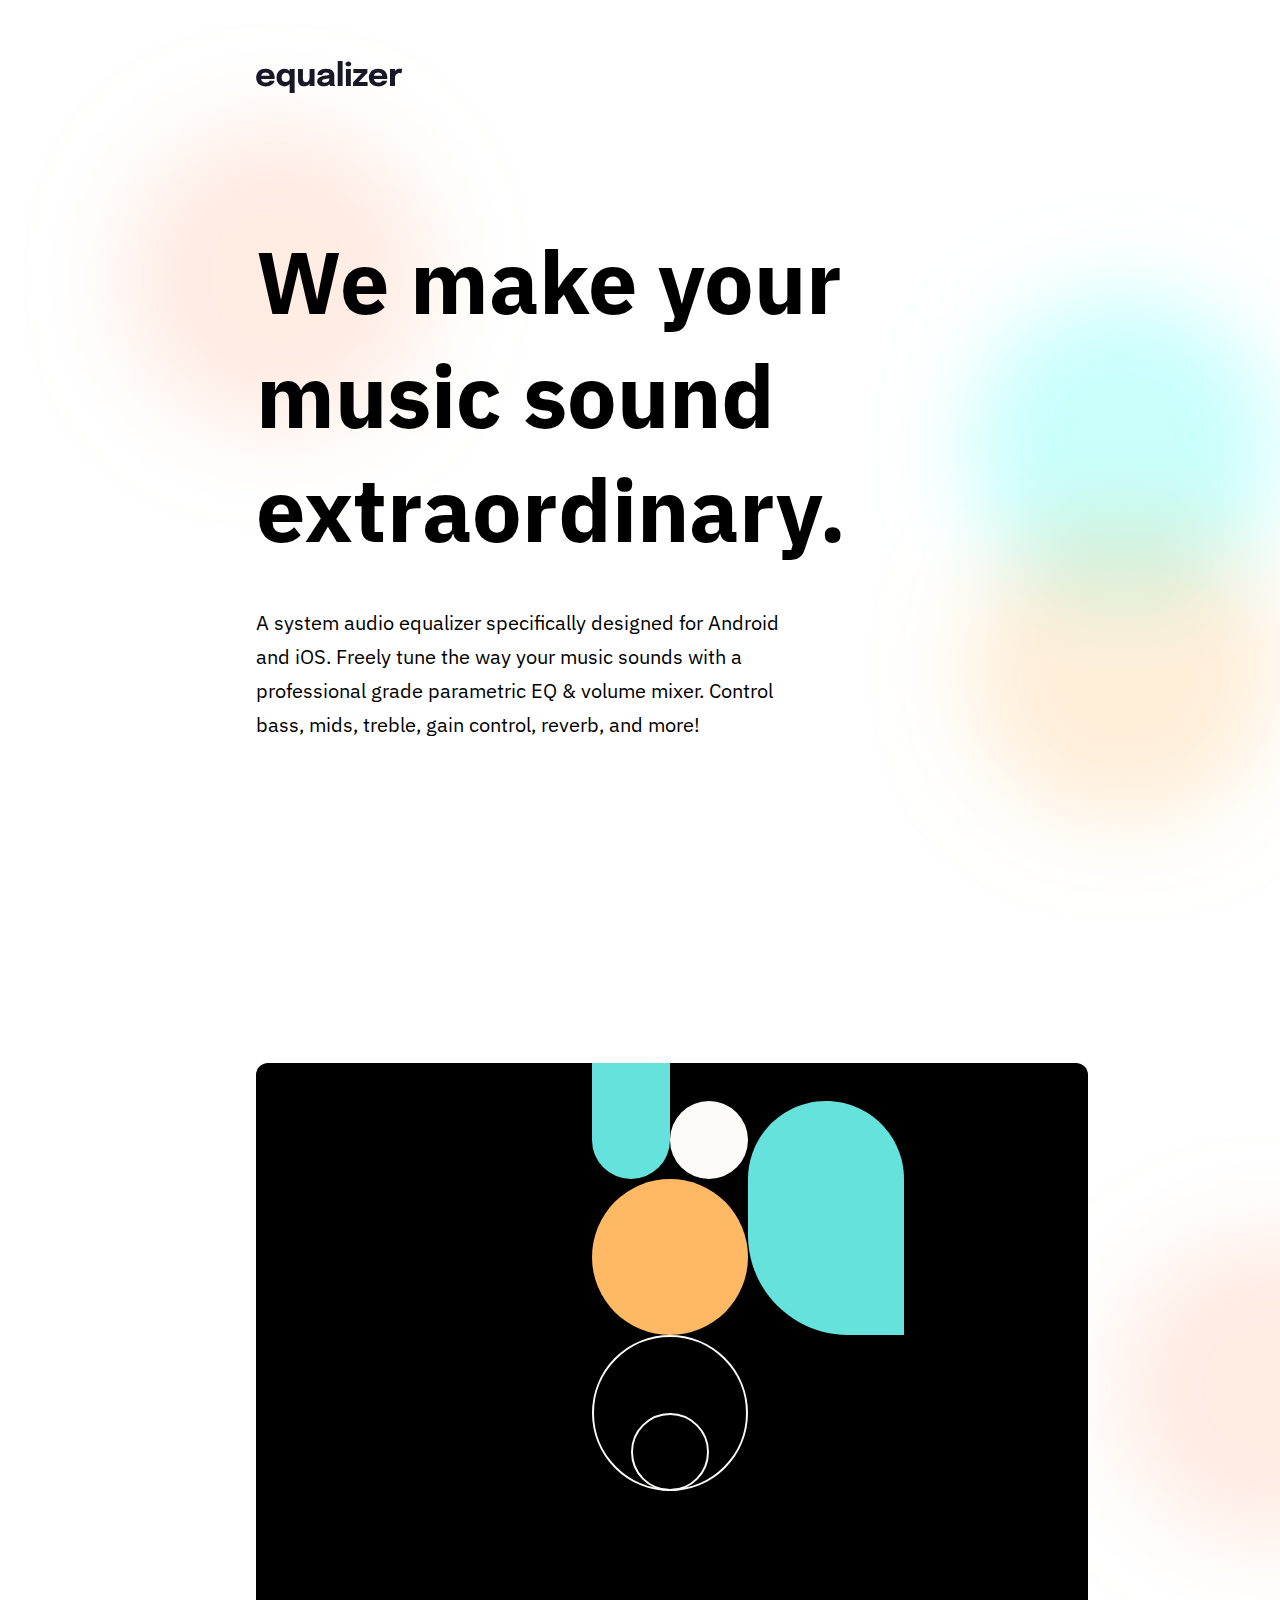
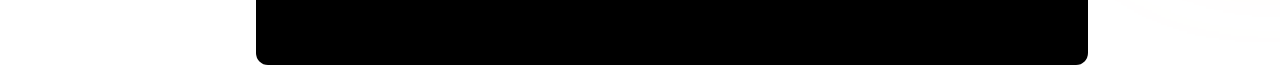
==== index.html @ bdd988a3 "rearranging files for a successful deployment" ====
<!DOCTYPE html>
<html lang="en">
  <head>
    <meta charset="UTF-8" />
    <meta name="viewport" content="width=device-width, initial-scale=1.0" />

    <link
      rel="icon"
      type="image/png"
      sizes="32x32"
      href="./assets/favicon-32x32.png"
    />

    <style>
      * {
        margin: 0;
        padding: 0;
        box-sizing: border-box;
      }
    </style>
    <link rel="stylesheet" href="styles.css" />

    <title>Equalizer landing page| MB</title>
  </head>
  <body>
    <div class="container">
      <img src="./assets/logo.svg" class="logo" alt="" aria-hidden="true" />
      <h1>We make your music sound extraordinary.</h1>
      <p>
        A system audio equalizer specifically designed for Android and iOS.
        Freely tune the way your music sounds with a professional grade
        parametric EQ & volume mixer. Control bass, mids, treble, gain control,
        reverb, and more!
      </p>
      <div class="black-background">
        <img
          src="./assets/bg-pattern-2.svg"
          class="pattern-2"
          alt=""
          aria-hidden="true"
        />
      </div>
    </div>
  </body>
</html>
---- styles.css ----
@import url("https://fonts.googleapis.com/css2?family=IBM+Plex+Sans:wght@400;700&display=swap");
:root {
  --font: "IBM Plex Sans", sans-serif;
}

body {
  background-image: url("./assets/bg-main-desktop.png");
  background-repeat: no-repeat;
  background-position: 0% 60%;
  background-size: cover;
  min-height: 100vh;
  font-family: var(--font);
}

.container {
  position: relative;
  width: 65%;
  left: 20%;
}

.logo {
  margin-top: 60px;
}

h1 {
  font-weight: 700;
  font-size: 88px;
  margin-top: 127px;
  margin-bottom: 40px;
  margin-right: 50px;
}

.container p {
  font-weight: 400;
  line-height: 34px;
  margin-right: 300px;
  font-size: 20px;
  margin-bottom: 321px;
}

.black-background {
  background-color: black;
  border-radius: 12px;
  overflow: hidden;
  padding-bottom: 130px;
}

.black-background .pattern-2 {
  position: relative;
  bottom: 40px;
  margin-left: 336px;

  height: 468px;
  width: 312px;
}
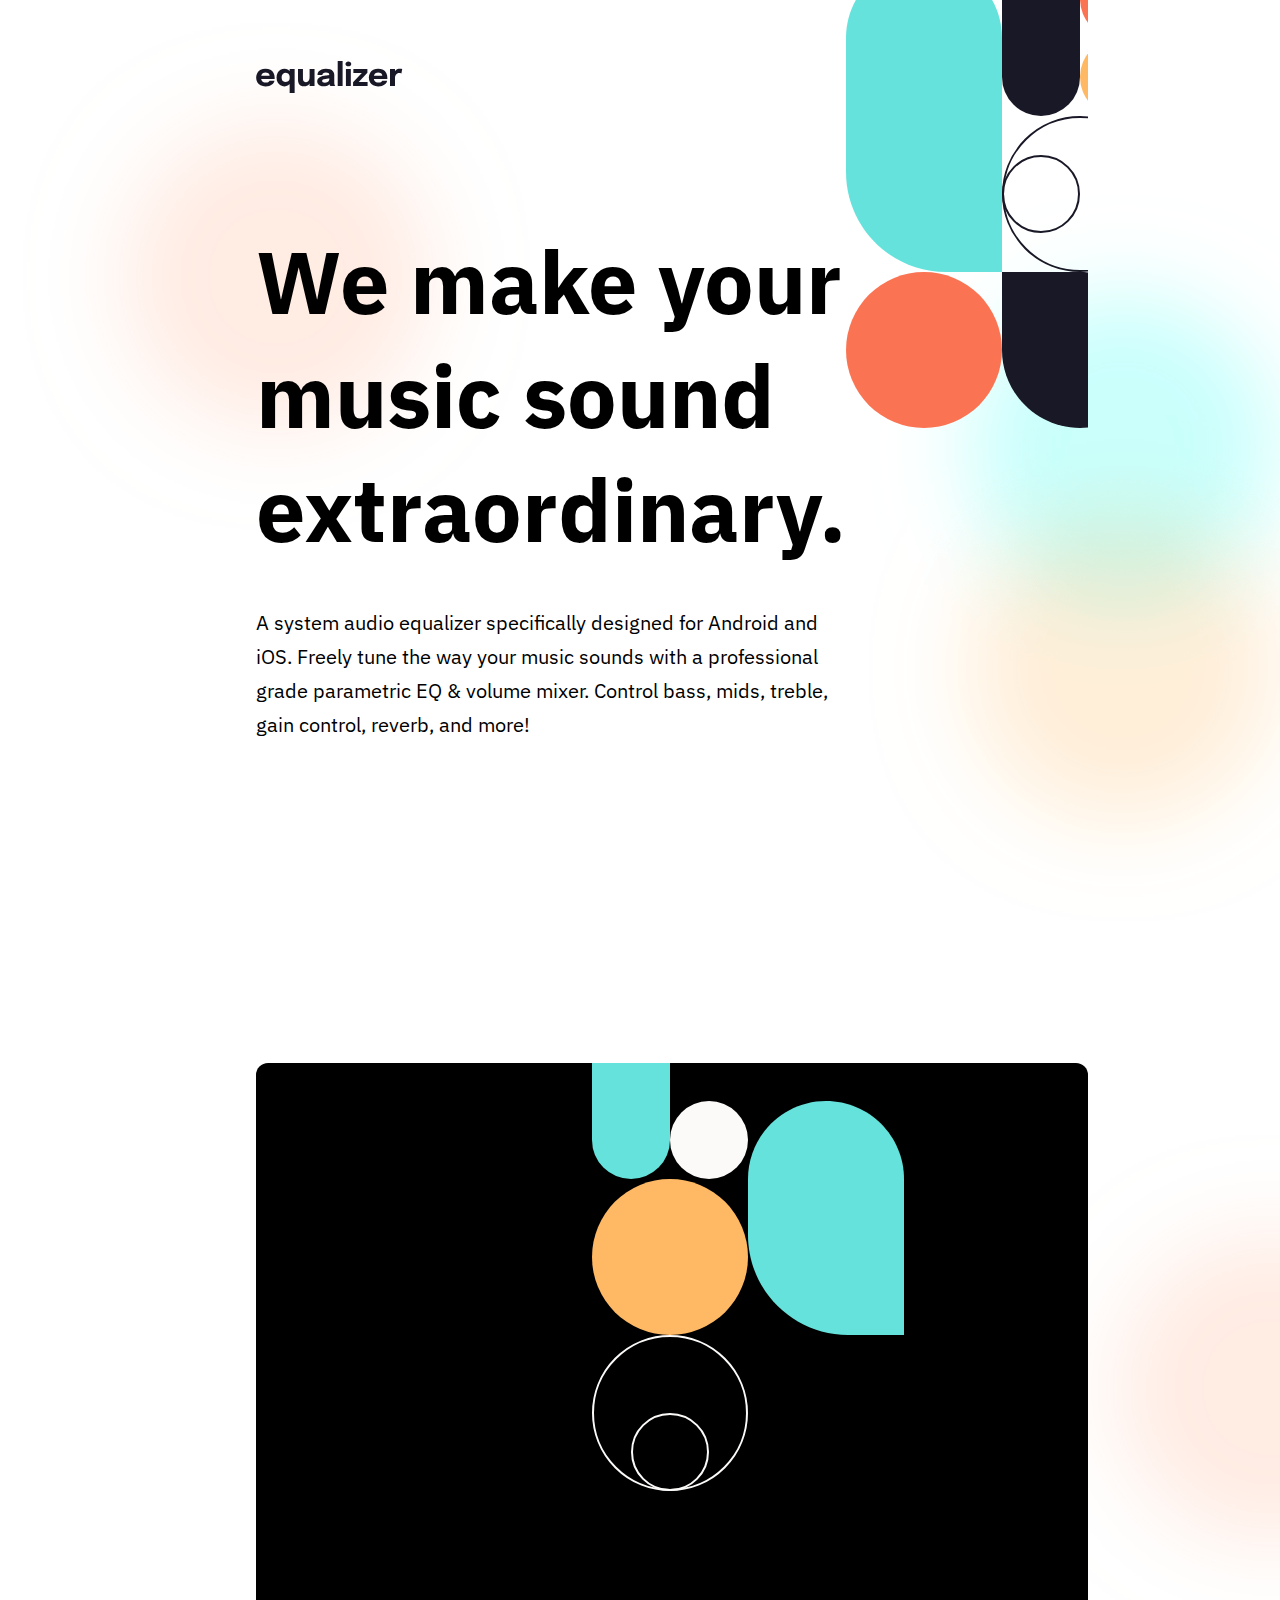
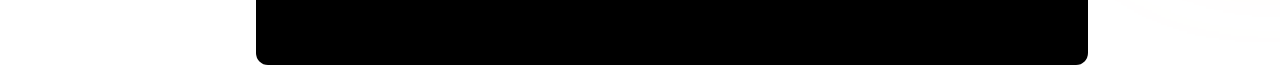
==== commit c9c9c7fa: "adding pattern 1" ====
--- a/index.html
+++ b/index.html
@@ -24,22 +24,35 @@
   </head>
   <body>
     <div class="container">
-      <img src="./assets/logo.svg" class="logo" alt="" aria-hidden="true" />
-      <h1>We make your music sound extraordinary.</h1>
-      <p>
-        A system audio equalizer specifically designed for Android and iOS.
-        Freely tune the way your music sounds with a professional grade
-        parametric EQ & volume mixer. Control bass, mids, treble, gain control,
-        reverb, and more!
-      </p>
-      <div class="black-background">
+      <div class="part1">
+        <div class="introtext">
+          <img src="./assets/logo.svg" class="logo" alt="" aria-hidden="true" />
+
+          <h1>We make your music sound extraordinary.</h1>
+          <p>
+            A system audio equalizer specifically designed for Android and iOS.
+            Freely tune the way your music sounds with a professional grade
+            parametric EQ & volume mixer. Control bass, mids, treble, gain
+            control, reverb, and more!
+          </p>
+        </div>
         <img
-          src="./assets/bg-pattern-2.svg"
-          class="pattern-2"
+          src="./assets/bg-pattern-1.svg"
+          class="pattern-1"
           alt=""
           aria-hidden="true"
         />
       </div>
+      <div class="part2">
+        <div class="black-background">
+          <img
+            src="./assets/bg-pattern-2.svg"
+            class="pattern-2"
+            alt=""
+            aria-hidden="true"
+          />
+        </div>
+      </div>
     </div>
   </body>
 </html>
--- a/styles.css
+++ b/styles.css
@@ -27,17 +27,26 @@
   font-size: 88px;
   margin-top: 127px;
   margin-bottom: 40px;
-  margin-right: 50px;
+  /* margin-right: 50px; */
 }
 
 .container p {
   font-weight: 400;
   line-height: 34px;
-  margin-right: 300px;
+  /* margin-right: 300px; */
   font-size: 20px;
   margin-bottom: 321px;
 }
 
+.part1 {
+  display: flex;
+  overflow: hidden;
+}
+.part1 .pattern-1 {
+  height: 50%;
+  position: relative;
+  bottom: 40px;
+}
 .black-background {
   background-color: black;
   border-radius: 12px;
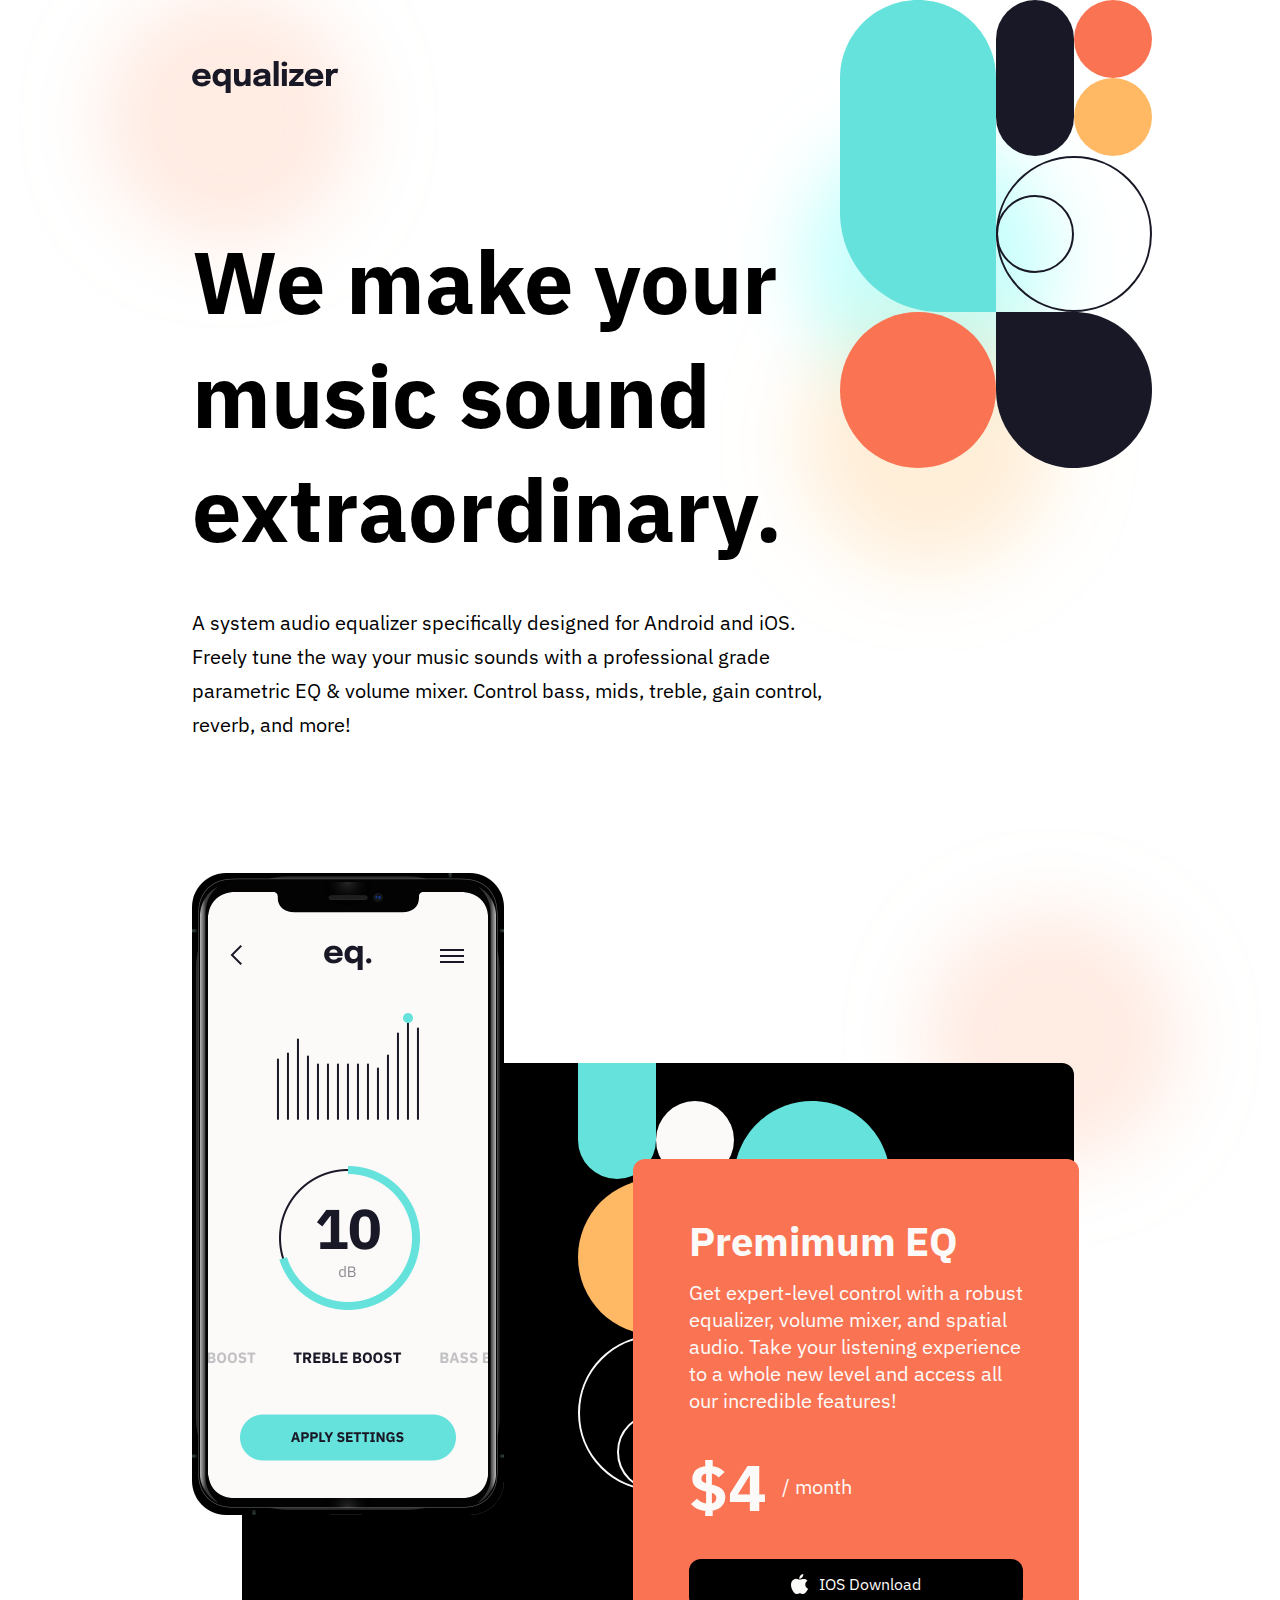
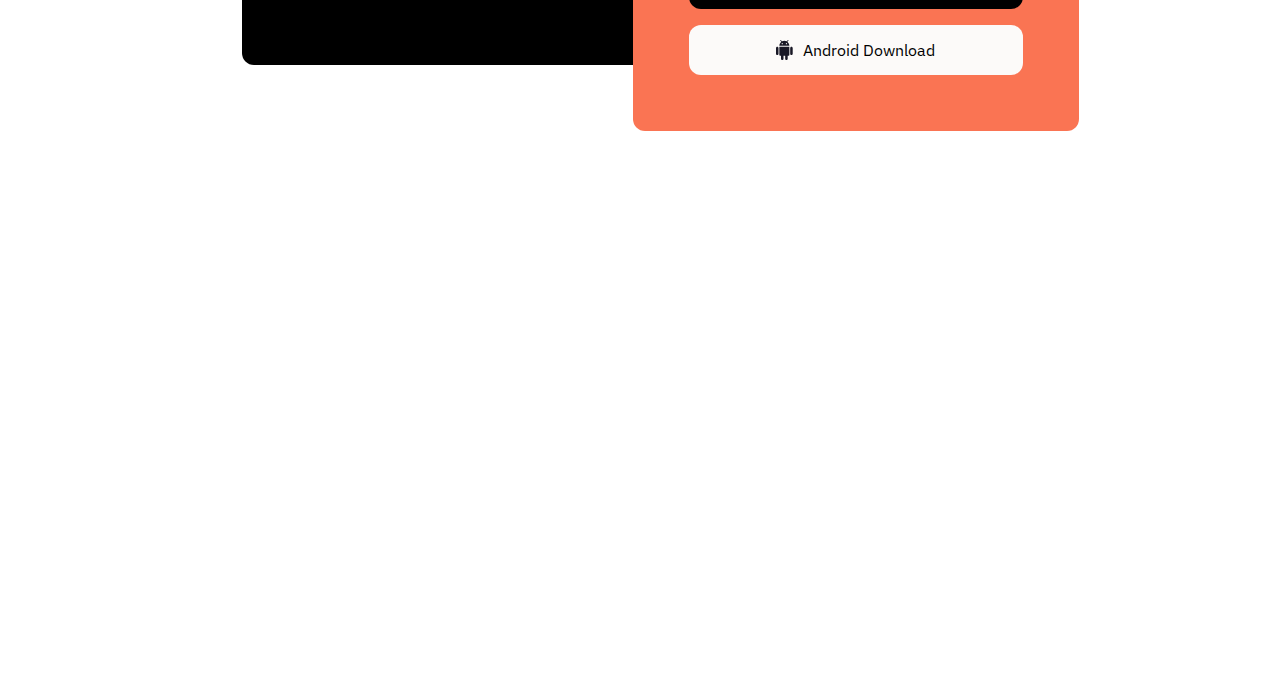
==== commit dd3df69f: "Styling of part two" ====
--- a/index.html
+++ b/index.html
@@ -23,34 +23,61 @@
     <title>Equalizer landing page| MB</title>
   </head>
   <body>
-    <div class="container">
-      <div class="part1">
-        <div class="introtext">
-          <img src="./assets/logo.svg" class="logo" alt="" aria-hidden="true" />
+    <div class="container part1">
+      <div class="introtext">
+        <img src="./assets/logo.svg" class="logo" alt="" aria-hidden="true" />
 
-          <h1>We make your music sound extraordinary.</h1>
-          <p>
-            A system audio equalizer specifically designed for Android and iOS.
-            Freely tune the way your music sounds with a professional grade
-            parametric EQ & volume mixer. Control bass, mids, treble, gain
-            control, reverb, and more!
-          </p>
-        </div>
+        <h1>We make your music sound extraordinary.</h1>
+        <p>
+          A system audio equalizer specifically designed for Android and iOS.
+          Freely tune the way your music sounds with a professional grade
+          parametric EQ & volume mixer. Control bass, mids, treble, gain
+          control, reverb, and more!
+        </p>
+      </div>
+
+      <img
+        src="./assets/bg-pattern-1.svg"
+        class="pattern-1"
+        alt=""
+        aria-hidden="true"
+      />
+    </div>
+
+    <div class="container part2">
+      <div class="black-background">
         <img
-          src="./assets/bg-pattern-1.svg"
-          class="pattern-1"
+          src="./assets/bg-pattern-2.svg"
+          class="pattern-2"
           alt=""
           aria-hidden="true"
         />
       </div>
-      <div class="part2">
-        <div class="black-background">
-          <img
-            src="./assets/bg-pattern-2.svg"
-            class="pattern-2"
-            alt=""
-            aria-hidden="true"
-          />
+      <img
+        src="./assets/illustration-app.png"
+        class="screenshot"
+        alt="a
+        screenshot of the functional application"
+      />
+      <div class="card">
+        <h3>Premimum EQ</h3>
+        <p>
+          Get expert-level control with a robust equalizer, volume mixer, and
+          spatial audio. Take your listening experience to a whole new level and
+          access all our incredible features!
+        </p>
+        <div class="price">
+          <h2>$4</h2>
+          <p>/ month</p>
+        </div>
+        <div class="buttons">
+          <a href="#" class="ios">
+            <img src="./assets/icon-apple.svg" /> IOS Download</a
+          >
+
+          <a href="#" class="android">
+            <img src="./assets/icon-android.svg" /> Android Download</a
+          >
         </div>
       </div>
     </div>
--- a/styles.css
+++ b/styles.css
@@ -6,7 +6,7 @@
 body {
   background-image: url("./assets/bg-main-desktop.png");
   background-repeat: no-repeat;
-  background-position: 0% 60%;
+  background-position: 0% 35%;
   background-size: cover;
   min-height: 100vh;
   font-family: var(--font);
@@ -14,10 +14,14 @@
 
 .container {
   position: relative;
-  width: 65%;
-  left: 20%;
+  width: 75%;
+  left: 15%;
 }
 
+.part1 {
+  display: flex;
+  overflow: hidden;
+}
 .logo {
   margin-top: 60px;
 }
@@ -30,7 +34,7 @@
   /* margin-right: 50px; */
 }
 
-.container p {
+.part1 p {
   font-weight: 400;
   line-height: 34px;
   /* margin-right: 300px; */
@@ -38,22 +42,31 @@
   margin-bottom: 321px;
 }
 
-.part1 {
-  display: flex;
-  overflow: hidden;
-}
 .part1 .pattern-1 {
   height: 50%;
-  position: relative;
   bottom: 40px;
 }
+.part2 {
+  position: absolute;
+  overflow: visible;
+  width: 65%;
+}
 .black-background {
+  position: absolute;
   background-color: black;
   border-radius: 12px;
   overflow: hidden;
   padding-bottom: 130px;
+  width: 100%;
+  margin-left: 50px;
 }
 
+.screenshot {
+  position: relative;
+  max-width: 312px;
+  max-height: 642px;
+  bottom: 190px;
+}
 .black-background .pattern-2 {
   position: relative;
   bottom: 40px;
@@ -62,3 +75,64 @@
   height: 468px;
   width: 312px;
 }
+
+.card {
+  position: relative;
+  max-width: 446px;
+  background-color: #fa7453;
+  color: #fcfaf9;
+  padding: 56px;
+  border-radius: 12px;
+  left: 53%;
+  bottom: 550px;
+}
+
+.card h3 {
+  font-weight: bold;
+  font-style: normal;
+  font-size: 40px;
+  margin-bottom: 12px;
+}
+
+.card p {
+  font-weight: normal;
+  font-size: 20px;
+  margin-top: 10px;
+  margin-bottom: 10px;
+}
+.price {
+  display: flex;
+  align-items: center;
+  margin-bottom: 30px;
+  margin-top: 30px;
+}
+
+.price h2 {
+  display: inline;
+  font-size: 65px;
+  margin-right: 15px;
+}
+.card .buttons {
+  align-items: center;
+}
+.card a {
+  display: flex;
+  align-items: center;
+  justify-content: center;
+  border-radius: 12px;
+  padding: 15px 50px;
+  text-decoration: none;
+  margin-top: 16px;
+}
+.card img {
+  margin-right: 10px;
+}
+.card .ios {
+  color: #fcfaf9;
+  background-color: black;
+}
+
+.card .android {
+  color: black;
+  background-color: #fcfaf9;
+}
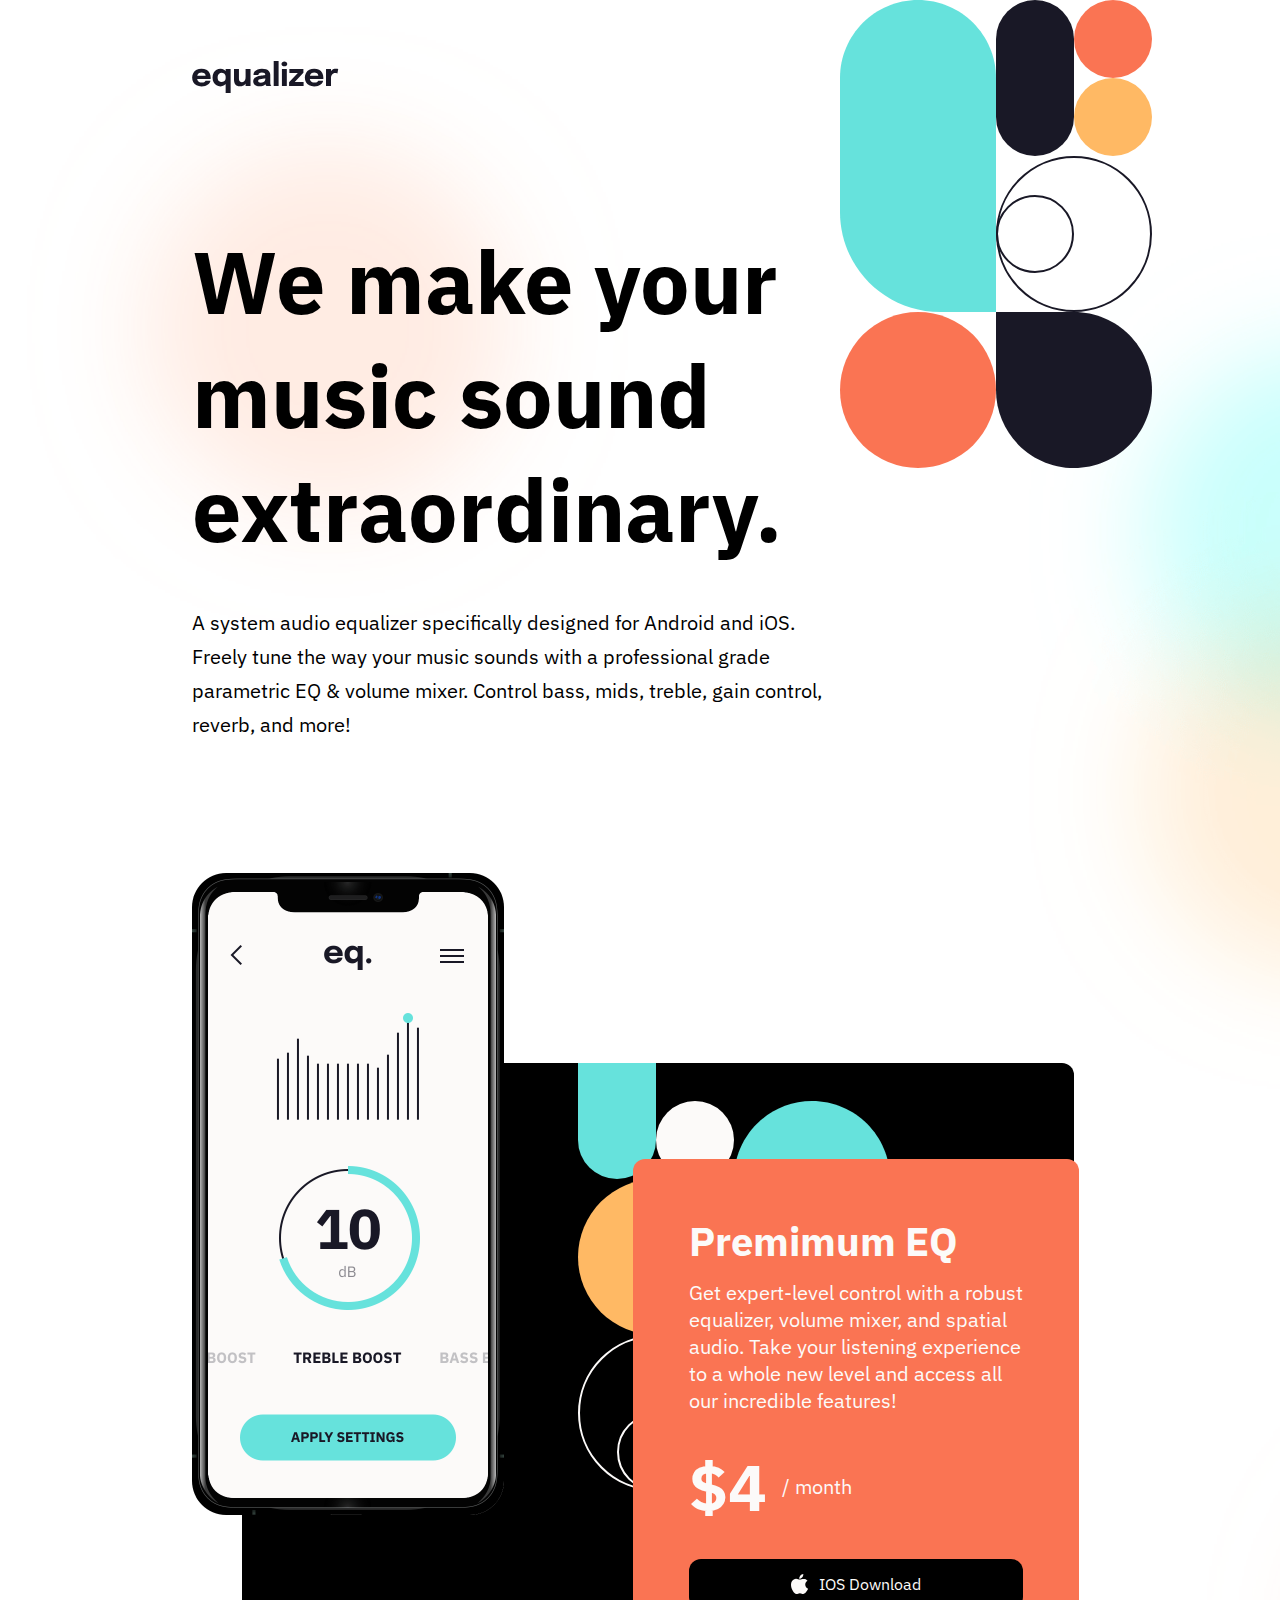
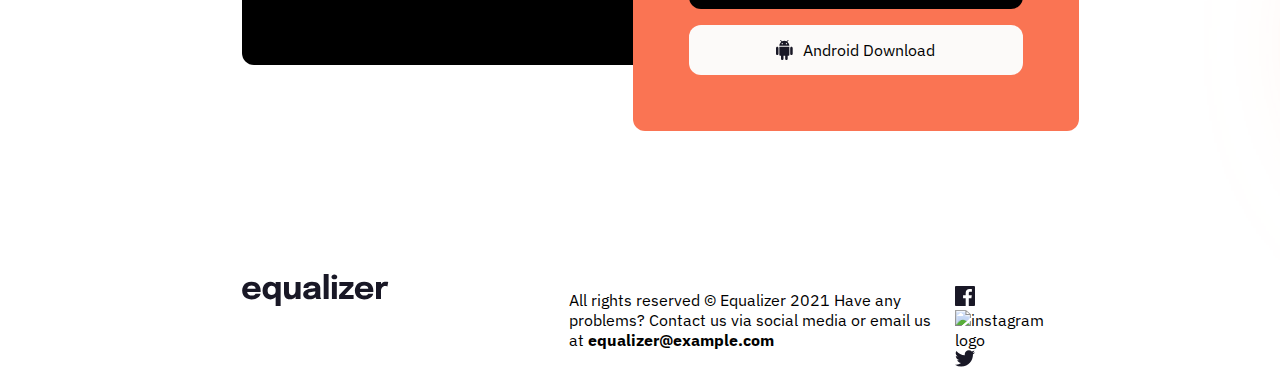
==== commit 9901a8a7: "adding part three" ====
--- a/index.html
+++ b/index.html
@@ -81,5 +81,32 @@
         </div>
       </div>
     </div>
+
+    <div class="container part3">
+      <div class="text">
+        <img src="./assets/logo.svg" class="logo" alt="" aria-hidden="true" />
+        <p>
+          All rights reserved © Equalizer 2021 Have any problems? Contact us via
+          social media or email us at
+          <a href="mailto:">equalizer@example.com</a>
+        </p>
+      </div>
+      <div class="contact">
+        <img
+          src="./assets/icon-facebook.svg"
+          class="social_logo"
+          alt="facebook logo"
+        />
+        <img
+          class="social_logo"
+          alt="instagram logo"
+        />
+        <img
+          src="./assets/icon-twitter.svg"
+          class="social_logo"
+          alt="twitter logo"
+        />
+      </div>
+    </div>
   </body>
 </html>
--- a/styles.css
+++ b/styles.css
@@ -6,7 +6,7 @@
 body {
   background-image: url("./assets/bg-main-desktop.png");
   background-repeat: no-repeat;
-  background-position: 0% 35%;
+  background-position: 0% 60%;
   background-size: cover;
   min-height: 100vh;
   font-family: var(--font);
@@ -14,13 +14,14 @@
 
 .container {
   position: relative;
-  width: 75%;
+
   left: 15%;
 }
 
 .part1 {
   display: flex;
   overflow: hidden;
+  width: 75%;
 }
 .logo {
   margin-top: 60px;
@@ -47,9 +48,9 @@
   bottom: 40px;
 }
 .part2 {
-  position: absolute;
   overflow: visible;
   width: 65%;
+  height: 750px;
 }
 .black-background {
   position: absolute;
@@ -136,3 +137,31 @@
   color: black;
   background-color: #fcfaf9;
 }
+
+.part3 {
+  display: flex;
+  width: 65%;
+  justify-content: space-between;
+  align-items: baseline;
+  margin-left: 50px;
+  margin-right: 50px;
+}
+.part3 .text {
+  display: flex;
+  justify-content: left;
+  align-items: baseline;
+}
+.part3 p {
+  width: 366px;
+  margin-left: 180px;
+}
+
+.part3 a {
+  text-decoration: none;
+  color: black;
+  font-weight: bold;
+}
+
+.part3 .social_logo {
+  margin-left: 20px;
+}
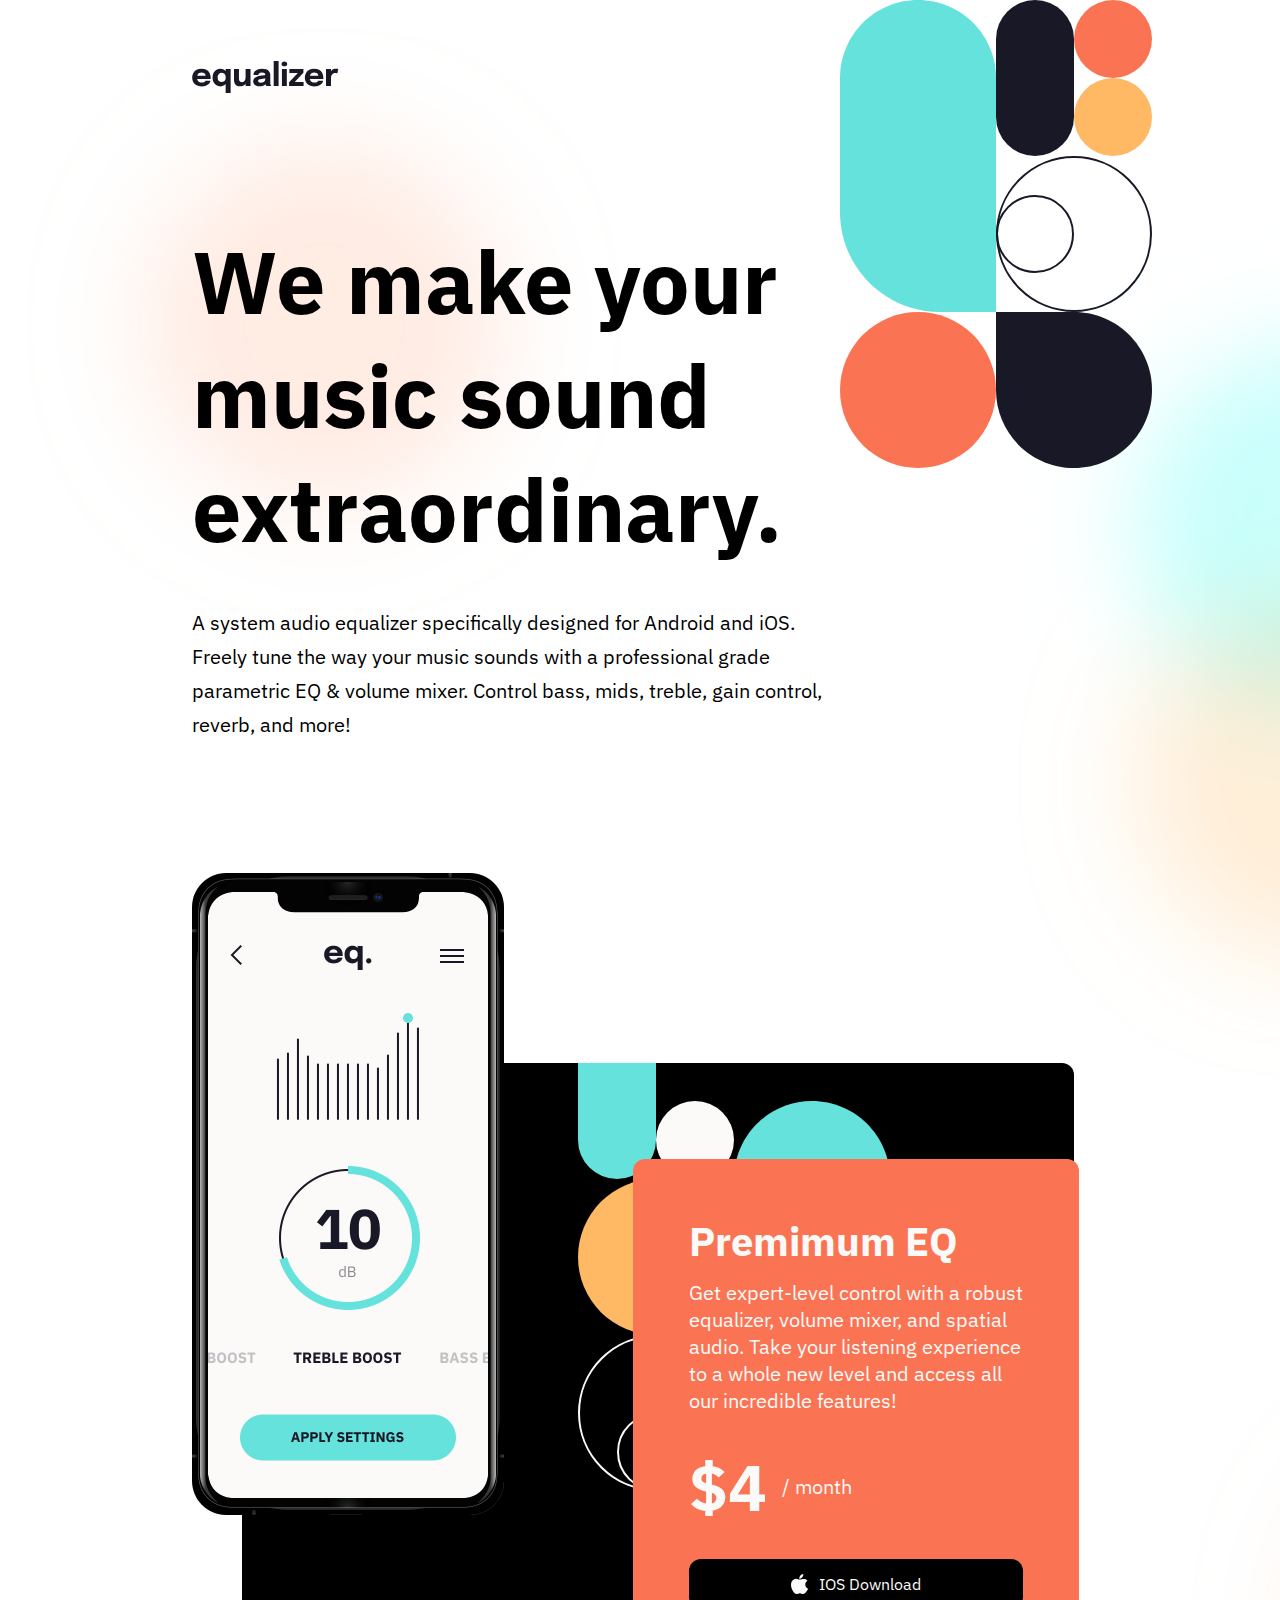
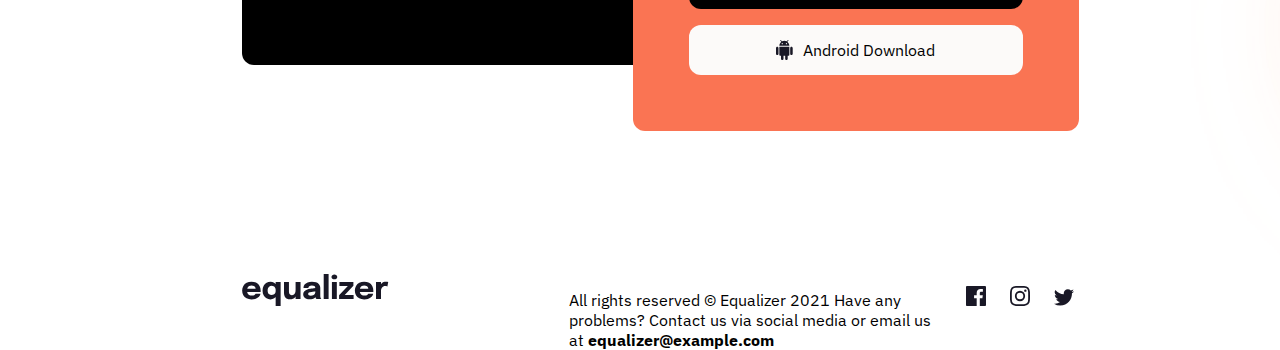
==== commit ecd0d606: "adding image" ====
--- a/index.html
+++ b/index.html
@@ -98,6 +98,7 @@
           alt="facebook logo"
         />
         <img
+          src="./assets/icon-instagram.svg"
           class="social_logo"
           alt="instagram logo"
         />
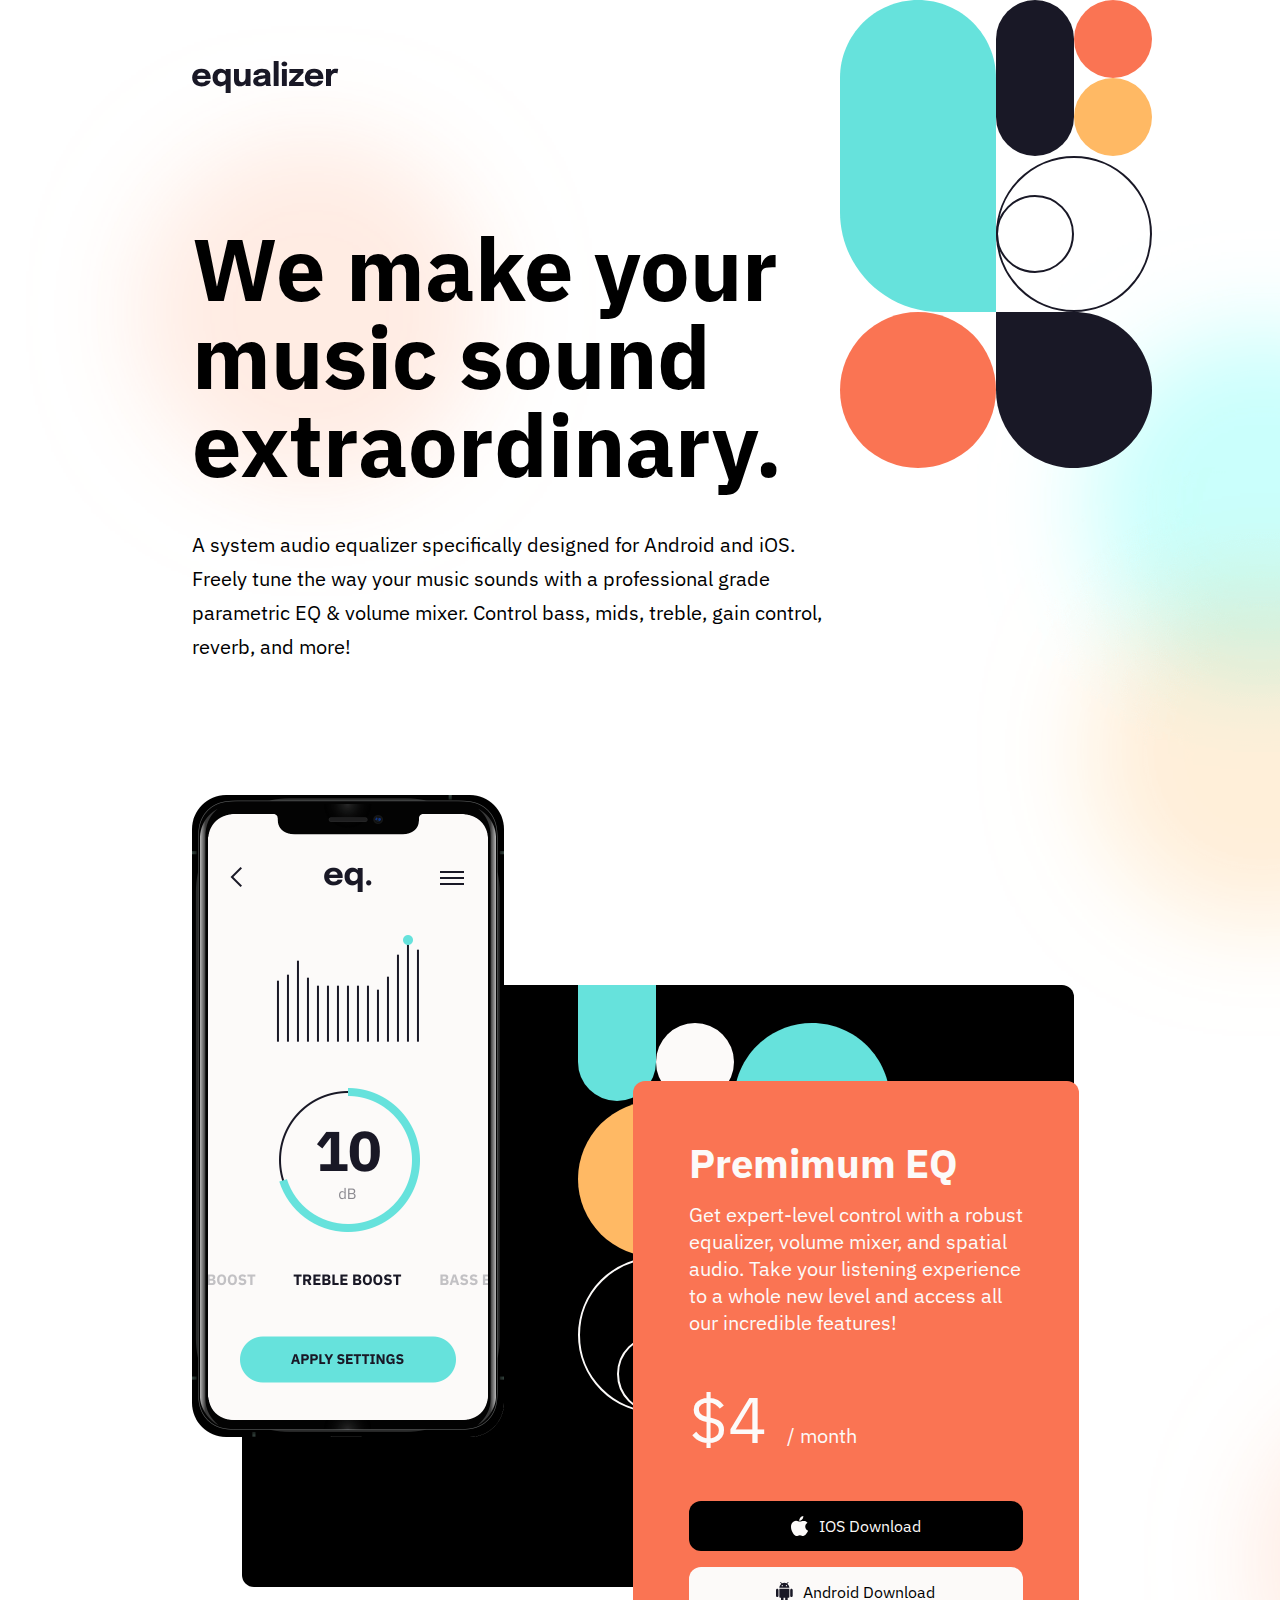
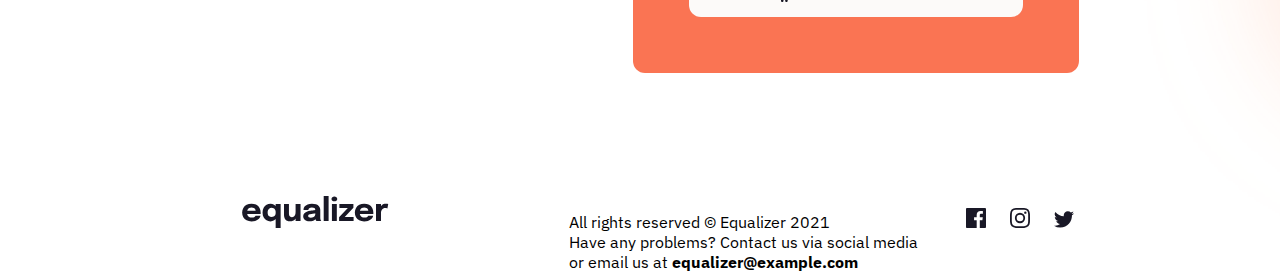
==== commit e9fea09f: "tablet responsiveness" ====
--- a/index.html
+++ b/index.html
@@ -23,91 +23,102 @@
     <title>Equalizer landing page| MB</title>
   </head>
   <body>
-    <div class="container part1">
-      <div class="introtext">
-        <img src="./assets/logo.svg" class="logo" alt="" aria-hidden="true" />
+    <main>
+      <div class="container part1">
+        <div class="introtext">
+          <img src="./assets/logo.svg" class="logo" alt="equilizer logo" />
 
-        <h1>We make your music sound extraordinary.</h1>
-        <p>
-          A system audio equalizer specifically designed for Android and iOS.
-          Freely tune the way your music sounds with a professional grade
-          parametric EQ & volume mixer. Control bass, mids, treble, gain
-          control, reverb, and more!
-        </p>
-      </div>
+          <h1>We make your music sound extraordinary.</h1>
+          <p>
+            A system audio equalizer specifically designed for Android and iOS.
+            Freely tune the way your music sounds with a professional grade
+            parametric EQ & volume mixer. Control bass, mids, treble, gain
+            control, reverb, and more!
+          </p>
+        </div>
 
-      <img
-        src="./assets/bg-pattern-1.svg"
-        class="pattern-1"
-        alt=""
-        aria-hidden="true"
-      />
-    </div>
-
-    <div class="container part2">
-      <div class="black-background">
         <img
-          src="./assets/bg-pattern-2.svg"
-          class="pattern-2"
+          src="./assets/bg-pattern-1.svg"
+          class="pattern-1"
           alt=""
           aria-hidden="true"
         />
       </div>
-      <img
-        src="./assets/illustration-app.png"
-        class="screenshot"
-        alt="a
+
+      <div class="container part2">
+        <div class="black-background">
+          <img
+            src="./assets/bg-pattern-2.svg"
+            class="pattern-2"
+            alt=""
+            aria-hidden="true"
+          />
+        </div>
+        <img
+          src="./assets/illustration-app.png"
+          class="screenshot"
+          alt="a
         screenshot of the functional application"
-      />
-      <div class="card">
-        <h3>Premimum EQ</h3>
-        <p>
-          Get expert-level control with a robust equalizer, volume mixer, and
-          spatial audio. Take your listening experience to a whole new level and
-          access all our incredible features!
-        </p>
-        <div class="price">
-          <h2>$4</h2>
-          <p>/ month</p>
-        </div>
-        <div class="buttons">
-          <a href="#" class="ios">
-            <img src="./assets/icon-apple.svg" /> IOS Download</a
-          >
+        />
+        <div class="card">
+          <h2>Premimum EQ</h2>
+          <p>
+            Get expert-level control with a robust equalizer, volume mixer, and
+            spatial audio. Take your listening experience to a whole new level
+            and access all our incredible features!
+          </p>
+          <div class="price">
+            <p><span>$4</span> / month</p>
+          </div>
+          <div class="buttons">
+            <a href="#" class="ios">
+              <img src="./assets/icon-apple.svg" /> IOS Download</a
+            >
 
-          <a href="#" class="android">
-            <img src="./assets/icon-android.svg" /> Android Download</a
-          >
+            <a href="#" class="android">
+              <img src="./assets/icon-android.svg" /> Android Download</a
+            >
+          </div>
         </div>
       </div>
-    </div>
 
-    <div class="container part3">
-      <div class="text">
-        <img src="./assets/logo.svg" class="logo" alt="" aria-hidden="true" />
-        <p>
-          All rights reserved © Equalizer 2021 Have any problems? Contact us via
-          social media or email us at
-          <a href="mailto:">equalizer@example.com</a>
-        </p>
+      <div class="container part3">
+        <div class="text">
+          <img
+            src="./assets/logo.svg"
+            class="logo"
+            alt="equilizer logo"
+            aria-hidden="true"
+          />
+          <p>
+            All rights reserved © Equalizer 2021 <br />
+            Have any problems? Contact us via social media or email us at
+            <a href="mailto:">equalizer@example.com</a>
+          </p>
+        </div>
+        <footer>
+          <div class="contact">
+            <a href="http://"
+              ><img
+                src="./assets/icon-facebook.svg"
+                class="social_logo"
+                alt="facebook logo"
+            /></a>
+            <a href="http://"
+              ><img
+                src="./assets/icon-instagram.svg"
+                class="social_logo"
+                alt="instagram logo"
+            /></a>
+            <a href="http://"
+              ><img
+                src="./assets/icon-twitter.svg"
+                class="social_logo"
+                alt="twitter logo"
+            /></a>
+          </div>
+        </footer>
       </div>
-      <div class="contact">
-        <img
-          src="./assets/icon-facebook.svg"
-          class="social_logo"
-          alt="facebook logo"
-        />
-        <img
-          src="./assets/icon-instagram.svg"
-          class="social_logo"
-          alt="instagram logo"
-        />
-        <img
-          src="./assets/icon-twitter.svg"
-          class="social_logo"
-          alt="twitter logo"
-        />
-      </div>
-    </div>
+    </main>
   </body>
 </html>
--- a/styles.css
+++ b/styles.css
@@ -32,7 +32,7 @@
   font-size: 88px;
   margin-top: 127px;
   margin-bottom: 40px;
-  /* margin-right: 50px; */
+  line-height: 88px;
 }
 
 .part1 p {
@@ -88,7 +88,7 @@
   bottom: 550px;
 }
 
-.card h3 {
+.card h2 {
   font-weight: bold;
   font-style: normal;
   font-size: 40px;
@@ -108,7 +108,7 @@
   margin-top: 30px;
 }
 
-.price h2 {
+.price span {
   display: inline;
   font-size: 65px;
   margin-right: 15px;
@@ -132,12 +132,17 @@
   color: #fcfaf9;
   background-color: black;
 }
+.card .ios:hover {
+  background-color: #66e2dc;
+}
 
 .card .android {
   color: black;
   background-color: #fcfaf9;
 }
-
+.card .android:hover {
+  background-color: #ffb964;
+}
 .part3 {
   display: flex;
   width: 65%;
@@ -165,3 +170,136 @@
 .part3 .social_logo {
   margin-left: 20px;
 }
+.part3 .social_logo:hover {
+  color: #fa7453 !important;
+}
+
+@media screen and (max-width: 768px) {
+  body {
+    background-position: 70% 70%;
+    background-size: 300% auto;
+  }
+  .container {
+    left: 5%;
+  }
+  .part1 {
+    width: 100%;
+  }
+
+  h1 {
+    font-size: 64px;
+    line-height: 64px;
+  }
+
+  .part1 p {
+    font-size: 18px;
+    line-height: 28px;
+  }
+
+  .part1 .pattern-1 {
+    width: 266.67px;
+    height: 400px;
+  }
+  .part2 {
+    width: 90%;
+  }
+  .black-background {
+    padding-bottom: 100px;
+    margin-left: 0px;
+  }
+
+  .black-background .pattern-2 {
+    margin-left: 210px;
+
+    height: 420px;
+    width: 280px;
+  }
+
+  .screenshot {
+    max-width: 270px;
+    max-height: 556px;
+    bottom: 130px;
+    left: 50px;
+  }
+
+  .card {
+    max-width: 399px;
+    left: 32%;
+    padding: 45px;
+    bottom: 400px;
+  }
+
+  .card h2 {
+    font-size: 32px;
+    line-height: 40px;
+  }
+
+  .card p {
+    font-weight: 100;
+    font-size: 18px;
+    line-height: 28px;
+    margin-top: 10px;
+    margin-bottom: 10px;
+  }
+  .price {
+    display: flex;
+    align-items: center;
+    margin-bottom: 30px;
+    margin-top: 30px;
+  }
+
+  .price span {
+    display: inline;
+    font-size: 65px;
+    margin-right: 15px;
+  }
+  .card .buttons {
+    align-items: center;
+  }
+  .card a {
+    display: flex;
+    align-items: center;
+    justify-content: center;
+    border-radius: 12px;
+    padding: 15px 50px;
+    text-decoration: none;
+    margin-top: 16px;
+  }
+  .card img {
+    margin-right: 10px;
+  }
+  .card .ios {
+    color: #fcfaf9;
+    background-color: black;
+  }
+  .card .ios:hover {
+    background-color: #66e2dc;
+  }
+
+  .card .android {
+    color: black;
+    background-color: #fcfaf9;
+  }
+  .card .android:hover {
+    background-color: #ffb964;
+  }
+  .part3 {
+    display: flex;
+    width: 90%;
+    margin-top: 70px;
+    align-items: flex-end;
+    margin-left: 5px;
+    margin-right: 5px;
+  }
+  .part3 .text {
+    display: block;
+  }
+  .part3 p {
+    width: 366px;
+    margin-left: 0px;
+    margin-top: 40px;
+  }
+}
+
+@media screen and (max-width: 375px) {
+}
